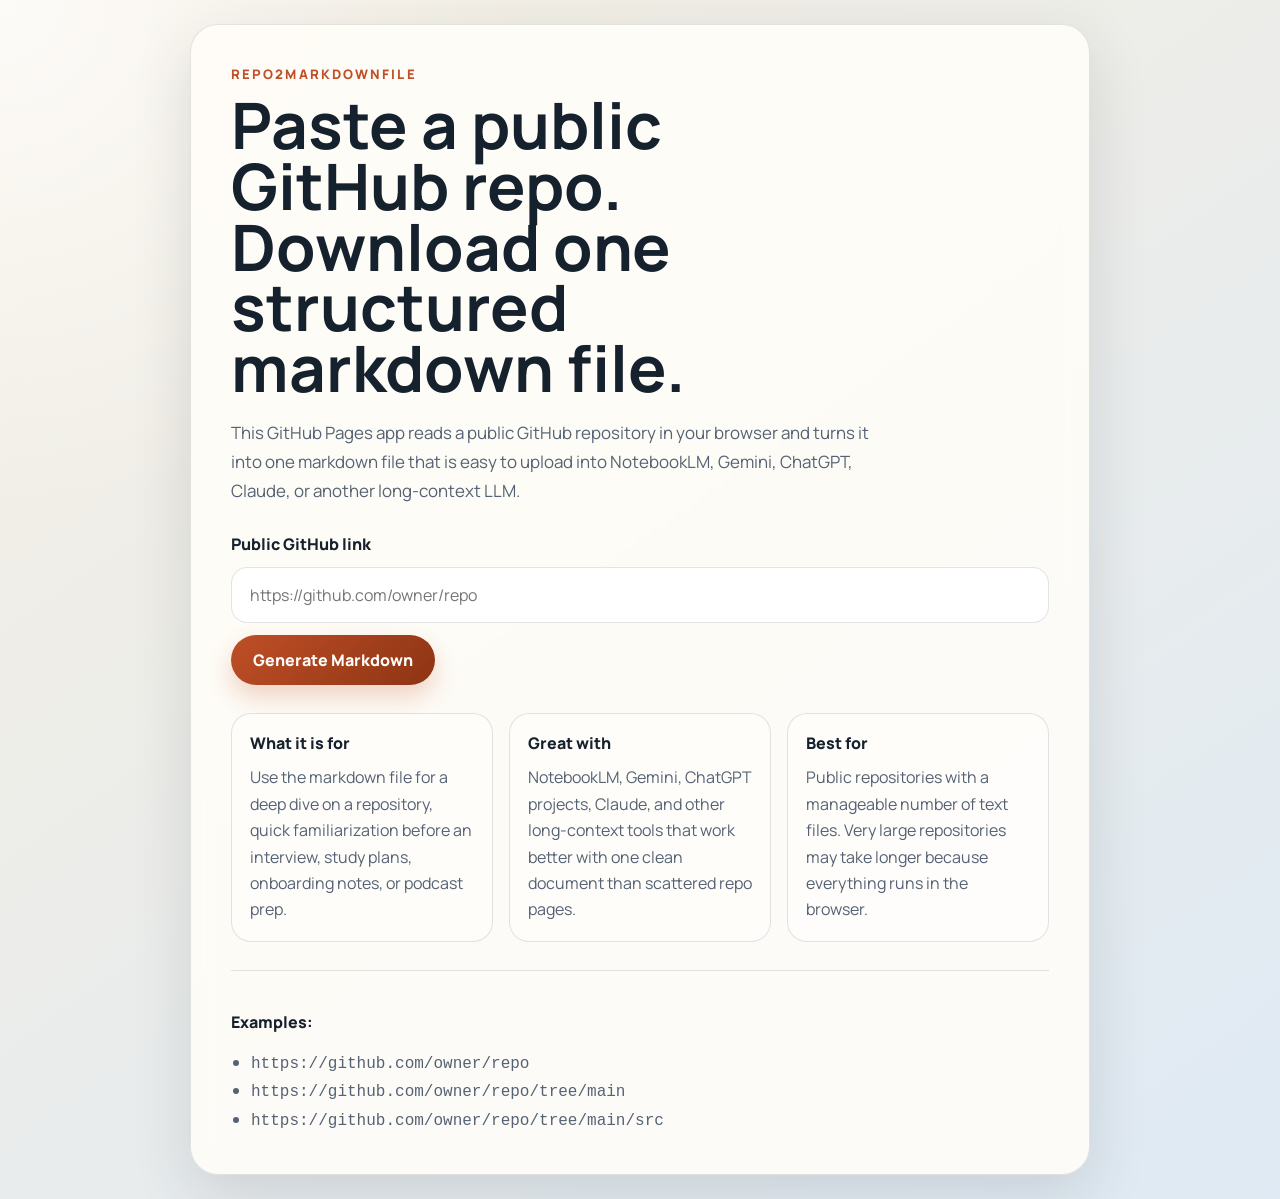
==== index.html @ 8c7718c2 "create github pages" ====
<!doctype html>
<html lang="en">
  <head>
    <meta charset="utf-8">
    <meta name="viewport" content="width=device-width, initial-scale=1">
    <title>Repo2Markdownfile</title>
    <meta
      name="description"
      content="Paste a public GitHub repository URL and download one structured markdown file for NotebookLM, Gemini, and other long-context LLMs."
    >
    <link rel="preconnect" href="https://fonts.googleapis.com">
    <link rel="preconnect" href="https://fonts.gstatic.com" crossorigin>
    <link href="https://fonts.googleapis.com/css2?family=Manrope:wght@400;500;700;800&display=swap" rel="stylesheet">
    <link rel="stylesheet" href="./styles.css">
  </head>
  <body>
    <main class="page-shell">
      <section class="hero-card">
        <p class="eyebrow">Repo2Markdownfile</p>
        <h1>Paste a public GitHub repo. Download one structured markdown file.</h1>
        <p class="lede">
          This GitHub Pages app reads a public GitHub repository in your browser and turns it into one markdown file that is easy to upload into NotebookLM, Gemini, ChatGPT, Claude, or another long-context LLM.
        </p>

        <form class="generator-form" id="generator-form">
          <label for="github-url">Public GitHub link</label>
          <input
            id="github-url"
            name="github_url"
            type="url"
            placeholder="https://github.com/owner/repo"
            required
          >
          <button id="submit-button" type="submit">Generate Markdown</button>
        </form>

        <div class="status-panel" id="status-panel" hidden>
          <p class="status-label" id="status-label">Preparing...</p>
          <div class="progress-track" aria-hidden="true">
            <div class="progress-bar" id="progress-bar"></div>
          </div>
          <p class="status-detail" id="status-detail"></p>
        </div>

        <div class="error-banner" id="error-banner" hidden></div>

        <section class="info-grid">
          <article>
            <h2>What it is for</h2>
            <p>
              Use the markdown file for a deep dive on a repository, quick familiarization before an interview, study plans, onboarding notes, or podcast prep.
            </p>
          </article>
          <article>
            <h2>Great with</h2>
            <p>
              NotebookLM, Gemini, ChatGPT projects, Claude, and other long-context tools that work better with one clean document than scattered repo pages.
            </p>
          </article>
          <article>
            <h2>Best for</h2>
            <p>
              Public repositories with a manageable number of text files. Very large repositories may take longer because everything runs in the browser.
            </p>
          </article>
        </section>

        <div class="examples">
          <p>Examples:</p>
          <ul>
            <li><code>https://github.com/owner/repo</code></li>
            <li><code>https://github.com/owner/repo/tree/main</code></li>
            <li><code>https://github.com/owner/repo/tree/main/src</code></li>
          </ul>
        </div>
      </section>
    </main>

    <script src="./app.js" type="module"></script>
  </body>
  </html>
---- styles.css ----
:root {
  --bg-top: #f6efe2;
  --bg-bottom: #dfeaf4;
  --panel: rgba(255, 253, 248, 0.9);
  --ink: #16212e;
  --muted: #556273;
  --accent: #bf4f27;
  --accent-dark: #8d3414;
  --line: rgba(22, 33, 46, 0.12);
  --shadow: 0 20px 60px rgba(40, 50, 60, 0.14);
}

* {
  box-sizing: border-box;
}

body {
  margin: 0;
  min-height: 100vh;
  font-family: "Manrope", sans-serif;
  color: var(--ink);
  background:
    radial-gradient(circle at top left, rgba(255, 255, 255, 0.75), transparent 30%),
    linear-gradient(145deg, var(--bg-top), var(--bg-bottom));
}

.page-shell {
  min-height: 100vh;
  display: grid;
  place-items: center;
  padding: 24px;
}

.hero-card {
  width: min(900px, 100%);
  padding: 40px;
  border: 1px solid var(--line);
  border-radius: 28px;
  background: var(--panel);
  backdrop-filter: blur(12px);
  box-shadow: var(--shadow);
}

.eyebrow {
  margin: 0 0 12px;
  font-size: 0.82rem;
  font-weight: 800;
  letter-spacing: 0.16em;
  text-transform: uppercase;
  color: var(--accent);
}

h1 {
  margin: 0;
  font-size: clamp(2.3rem, 5vw, 4.5rem);
  line-height: 0.95;
  max-width: 12ch;
}

.lede {
  margin: 20px 0 0;
  max-width: 64ch;
  font-size: 1.06rem;
  line-height: 1.7;
  color: var(--muted);
}

.generator-form {
  display: grid;
  gap: 12px;
  margin-top: 28px;
}

.generator-form label,
.status-label,
.examples p,
.info-grid h2 {
  font-weight: 800;
}

.generator-form input {
  width: 100%;
  padding: 16px 18px;
  border: 1px solid var(--line);
  border-radius: 16px;
  font: inherit;
  color: var(--ink);
  background: rgba(255, 255, 255, 0.96);
}

.generator-form button {
  width: fit-content;
  padding: 14px 22px;
  border: 0;
  border-radius: 999px;
  font: inherit;
  font-weight: 800;
  color: #fffdf9;
  background: linear-gradient(135deg, var(--accent), var(--accent-dark));
  cursor: pointer;
  transition: transform 160ms ease, box-shadow 160ms ease, opacity 160ms ease;
  box-shadow: 0 12px 24px rgba(191, 79, 39, 0.24);
}

.generator-form button:hover {
  transform: translateY(-1px);
  box-shadow: 0 16px 28px rgba(191, 79, 39, 0.3);
}

.generator-form button:disabled {
  opacity: 0.65;
  cursor: wait;
  transform: none;
}

.status-panel,
.error-banner {
  margin-top: 18px;
  padding: 16px;
  border-radius: 18px;
}

.status-panel {
  background: rgba(22, 33, 46, 0.05);
}

.status-detail {
  margin: 10px 0 0;
  color: var(--muted);
}

.progress-track {
  width: 100%;
  height: 10px;
  margin-top: 12px;
  overflow: hidden;
  border-radius: 999px;
  background: rgba(22, 33, 46, 0.08);
}

.progress-bar {
  width: 0;
  height: 100%;
  border-radius: inherit;
  background: linear-gradient(135deg, var(--accent), #e28d3b);
  transition: width 180ms ease;
}

.error-banner {
  background: rgba(191, 79, 39, 0.12);
  color: var(--accent-dark);
  font-weight: 700;
}

.info-grid {
  display: grid;
  gap: 16px;
  margin-top: 28px;
  grid-template-columns: repeat(3, minmax(0, 1fr));
}

.info-grid article {
  padding: 18px;
  border: 1px solid var(--line);
  border-radius: 20px;
  background: rgba(255, 255, 255, 0.45);
}

.info-grid h2 {
  margin: 0 0 10px;
  font-size: 1rem;
}

.info-grid p,
.examples ul {
  margin: 0;
  color: var(--muted);
  line-height: 1.65;
}

.examples {
  margin-top: 28px;
  padding-top: 24px;
  border-top: 1px solid var(--line);
}

.examples ul {
  padding-left: 20px;
}

code {
  font-family: Consolas, "Courier New", monospace;
}

@media (max-width: 760px) {
  .hero-card {
    padding: 24px;
    border-radius: 22px;
  }

  .info-grid {
    grid-template-columns: 1fr;
  }

  .generator-form button {
    width: 100%;
  }
}
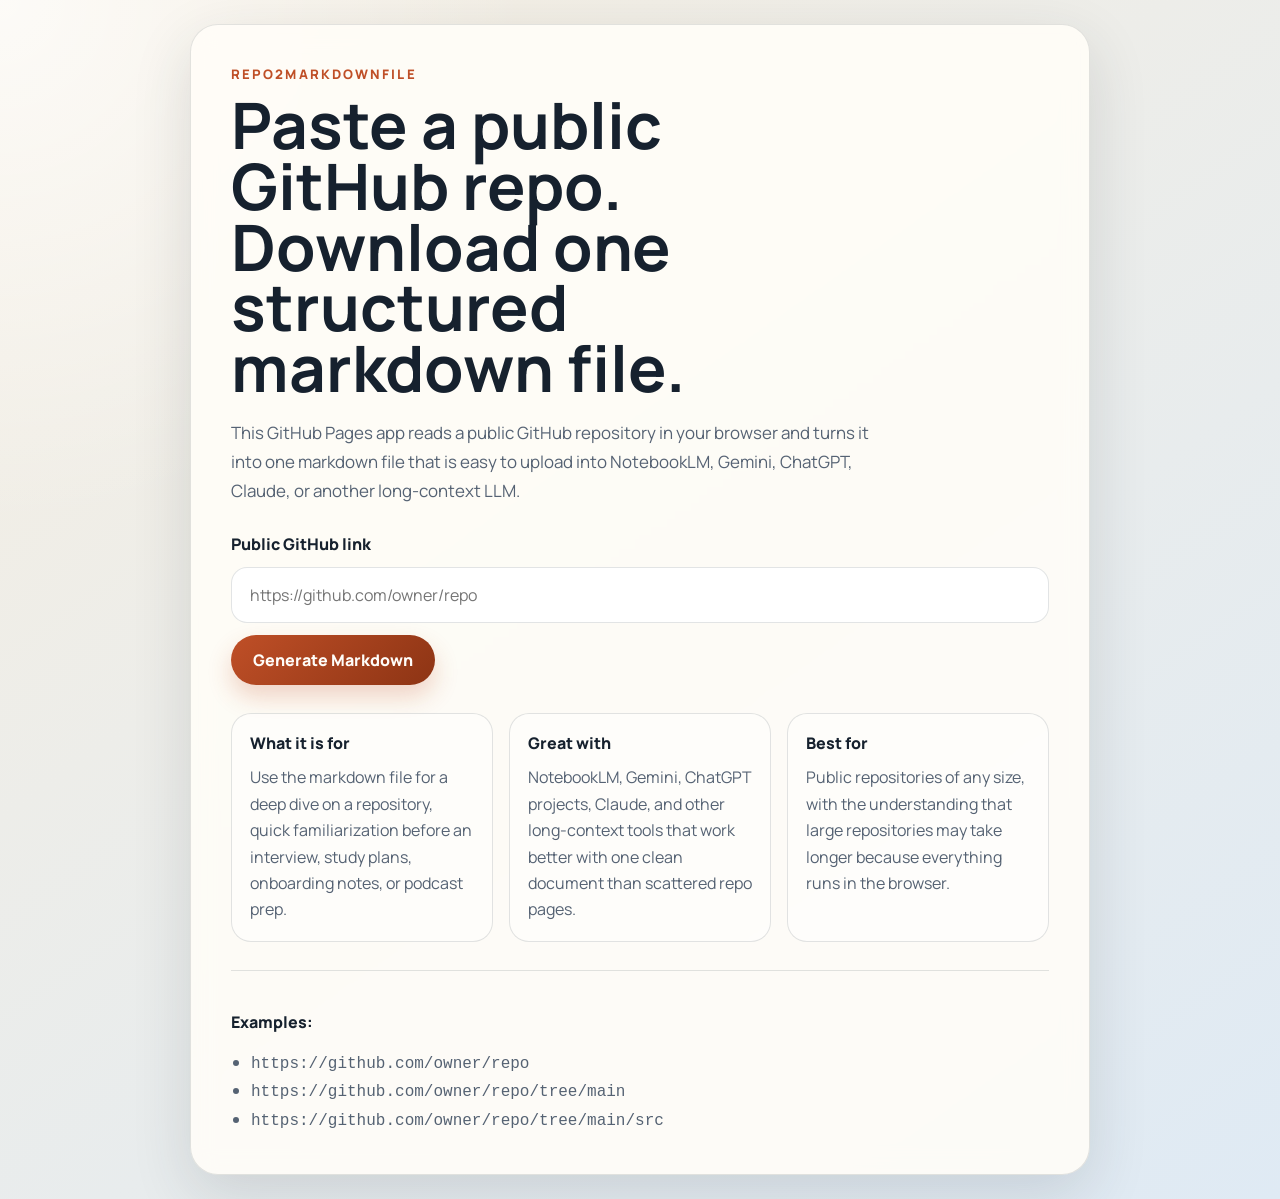
==== commit 94d2ef6b: "update" ====
--- a/index.html
+++ b/index.html
@@ -60,7 +60,7 @@
           <article>
             <h2>Best for</h2>
             <p>
-              Public repositories with a manageable number of text files. Very large repositories may take longer because everything runs in the browser.
+              Public repositories of any size, with the understanding that large repositories may take longer because everything runs in the browser.
             </p>
           </article>
         </section>
